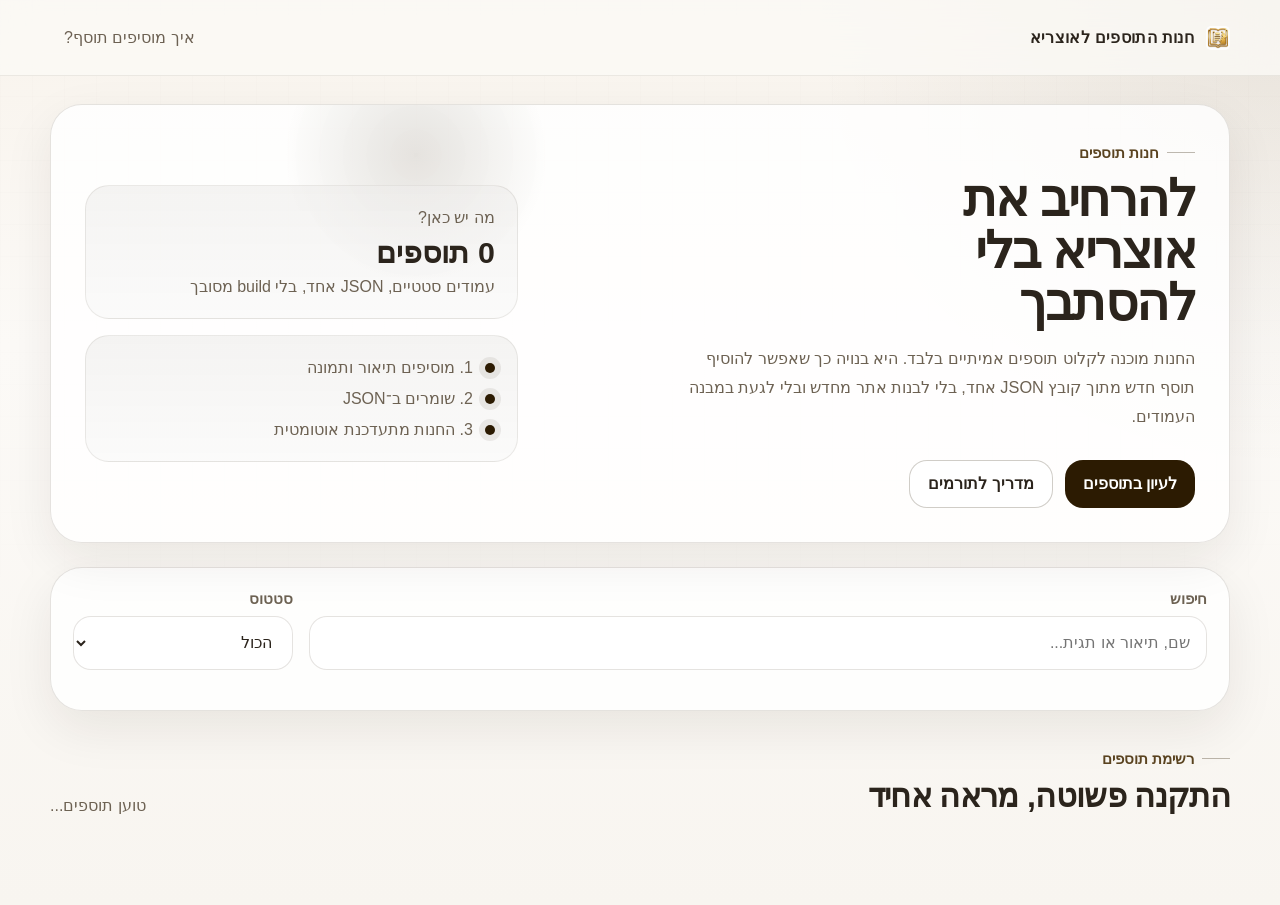
==== index.html @ 51c0cfa8 "הוסף favicon וסמל לוגו, עדכן כותרת המותג לעברית - favicon.png (32×32) נוצר מ-icon.png ומוגדר בכל דפי" ====
<!doctype html>
<html lang="he" dir="rtl">
  <head>
    <meta charset="utf-8">
    <meta name="viewport" content="width=device-width, initial-scale=1">
    <title>חנות התוספים של אוצריא</title>
    <meta
      name="description"
      content="חנות תוספים פשוטה, נקייה ונוחה להתקנה עבור אוצריא."
    >
    <link rel="icon" type="image/png" href="favicon.png">
    <link rel="stylesheet" href="assets/css/style.css">
  </head>
  <body>
    <div class="page-shell">
      <header class="site-header">
        <div class="site-header__inner">
          <a class="brand" href="index.html" aria-label="חזרה לעמוד הראשי">
            <img class="brand__mark" src="icon.png" alt="">
            <span class="brand__text">חנות התוספים לאוצריא</span>
          </a>
          <a class="header-link" href="contribute.html">איך מוסיפים תוסף?</a>
        </div>
      </header>

      <main class="page-main">
        <section class="hero-card">
          <div class="hero-card__content">
            <span class="eyebrow">חנות תוספים</span>
            <h1>להרחיב את אוצריא בלי להסתבך</h1>
            <p>
              החנות מוכנה לקלוט תוספים אמיתיים בלבד. היא בנויה כך שאפשר להוסיף
              תוסף חדש מתוך קובץ JSON אחד, בלי לבנות אתר מחדש ובלי לגעת במבנה
              העמודים.
            </p>
            <div class="hero-card__actions">
              <a class="button button--solid" href="#pluginsGrid">לעיון בתוספים</a>
              <a class="button button--ghost" href="contribute.html">מדריך לתורמים</a>
            </div>
          </div>
          <div class="hero-card__aside" aria-hidden="true">
            <div class="stats-card">
              <span class="stats-card__label">מה יש כאן?</span>
              <strong id="pluginCount">0 תוספים</strong>
              <span class="stats-card__muted">עמודים סטטיים, JSON אחד, בלי build מסובך</span>
            </div>
            <div class="steps-card">
              <span>1. מוסיפים תיאור ותמונה</span>
              <span>2. שומרים ב־JSON</span>
              <span>3. החנות מתעדכנת אוטומטית</span>
            </div>
          </div>
        </section>

        <section class="toolbar-card" aria-label="כלי חיפוש">
          <div class="toolbar-card__row">
            <label class="search-field" for="searchInput">
              <span class="search-field__label">חיפוש</span>
              <input
                id="searchInput"
                type="search"
                placeholder="שם, תיאור או תגית..."
                autocomplete="off"
              >
            </label>

            <label class="select-field" for="statusFilter">
              <span class="search-field__label">סטטוס</span>
              <select id="statusFilter">
                <option value="all">הכול</option>
                <option value="stable">יציב</option>
                <option value="beta">בטא</option>
                <option value="experimental">ניסיוני</option>
              </select>
            </label>
          </div>

          <div id="tagsBar" class="tags-bar" aria-label="סינון לפי תגיות"></div>
        </section>

        <section class="section-heading">
          <div>
            <span class="eyebrow">רשימת תוספים</span>
            <h2>התקנה פשוטה, מראה אחיד</h2>
          </div>
          <p id="resultsMeta" class="section-heading__meta">טוען תוספים...</p>
        </section>

        <section
          id="pluginsGrid"
          class="plugins-grid"
          aria-label="רשימת תוספים"
        ></section>

        <section id="emptyState" class="empty-state hidden" aria-live="polite">
          <img
            class="empty-state__image"
            src="assets/images/empty-store.svg"
            alt=""
          >
          <h3>עדיין אין כאן תוספים</h3>
          <p>
            החנות מוכנה. ברגע שיוסיפו את התוסף הראשון ל־<code>data/plugins.json</code>,
            הכרטיסים והעמודים יופיעו אוטומטית.
          </p>
          <a class="button button--solid" href="contribute.html">איך מוסיפים תוסף ראשון?</a>
        </section>
      </main>
    </div>

    <script src="assets/js/store.js"></script>
  </body>
</html>
---- assets/css/style.css ----
:root {
  color-scheme: light;
  --brand: #2c1b02;
  --brand-strong: #1d1202;
  --brand-soft: #5a4320;
  --brand-surface: #fbf7f2;
  --brand-surface-strong: #f2ebe2;
  --brand-outline: rgba(44, 27, 2, 0.12);
  --brand-outline-strong: rgba(44, 27, 2, 0.22);
  --text-main: #2b241c;
  --text-muted: #6d6253;
  --white: #ffffff;
  --radius-xl: 32px;
  --radius-lg: 24px;
  --radius-md: 18px;
  --shadow-soft: 0 18px 50px rgba(44, 27, 2, 0.08);
  --shadow-card: 0 10px 28px rgba(44, 27, 2, 0.09);
  --transition: 180ms ease;
  font-family: "Noto Sans Hebrew", "Segoe UI", Arial, sans-serif;
}

*,
*::before,
*::after {
  box-sizing: border-box;
}

html {
  scroll-behavior: smooth;
}

body {
  margin: 0;
  min-height: 100vh;
  color: var(--text-main);
  background:
    radial-gradient(circle at top right, rgba(44, 27, 2, 0.08), transparent 30%),
    linear-gradient(180deg, #f8f3ec 0%, #fcfaf7 38%, #f8f5f0 100%);
}

body::before {
  content: "";
  position: fixed;
  inset: 0;
  pointer-events: none;
  background-image:
    linear-gradient(rgba(44, 27, 2, 0.03) 1px, transparent 1px),
    linear-gradient(90deg, rgba(44, 27, 2, 0.03) 1px, transparent 1px);
  background-size: 32px 32px;
  mask-image: linear-gradient(180deg, rgba(0, 0, 0, 0.3), transparent 80%);
}

a {
  color: inherit;
}

button,
input,
select {
  font: inherit;
}

.hidden {
  display: none !important;
}

.page-shell {
  position: relative;
  min-height: 100vh;
}

.site-header {
  position: sticky;
  top: 0;
  z-index: 30;
  backdrop-filter: blur(18px);
  background: rgba(252, 250, 247, 0.78);
  border-bottom: 1px solid rgba(44, 27, 2, 0.08);
}

.site-header__inner {
  width: min(1180px, calc(100% - 32px));
  margin: 0 auto;
  padding: 18px 0;
  display: flex;
  align-items: center;
  justify-content: space-between;
  gap: 16px;
}

.brand {
  display: inline-flex;
  align-items: center;
  gap: 12px;
  text-decoration: none;
  font-weight: 700;
}

.brand__mark {
  width: 24px;
  height: 24px;
  border-radius: 5px;
  object-fit: contain;
}

.brand__text {
  letter-spacing: 0.02em;
}

.header-link {
  padding: 10px 14px;
  border-radius: 999px;
  color: var(--text-muted);
  text-decoration: none;
  transition:
    background-color var(--transition),
    color var(--transition);
}

.header-link:hover,
.header-link:focus-visible {
  background: rgba(44, 27, 2, 0.06);
  color: var(--brand);
}

.page-main {
  width: min(1180px, calc(100% - 32px));
  margin: 0 auto;
  padding: 28px 0 72px;
}

.page-main--narrow {
  width: min(980px, calc(100% - 32px));
}

.hero-card,
.toolbar-card,
.plugin-page,
.not-found,
.empty-state {
  border: 1px solid var(--brand-outline);
  border-radius: var(--radius-xl);
  background: rgba(255, 255, 255, 0.82);
  box-shadow: var(--shadow-soft);
}

.hero-card {
  padding: 34px;
  display: grid;
  grid-template-columns: minmax(0, 1.35fr) minmax(280px, 0.9fr);
  gap: 28px;
  overflow: hidden;
  position: relative;
}

.hero-card::after {
  content: "";
  position: absolute;
  inset-inline-start: 58%;
  inset-block-start: -80px;
  width: 260px;
  height: 260px;
  border-radius: 50%;
  background: radial-gradient(circle, rgba(44, 27, 2, 0.12), transparent 72%);
}

.hero-card__content,
.hero-card__aside {
  position: relative;
  z-index: 1;
}

.hero-card h1 {
  margin: 12px 0 14px;
  max-width: 12ch;
  font-size: clamp(2.2rem, 4vw, 4rem);
  line-height: 1.02;
  letter-spacing: -0.03em;
}

.hero-card p {
  margin: 0;
  max-width: 58ch;
  color: var(--text-muted);
  line-height: 1.8;
  font-size: 1.02rem;
}

.eyebrow {
  display: inline-flex;
  align-items: center;
  gap: 8px;
  color: var(--brand-soft);
  font-size: 0.92rem;
  font-weight: 700;
}

.eyebrow::before {
  content: "";
  width: 28px;
  height: 1px;
  background: rgba(44, 27, 2, 0.3);
}

.hero-card__actions {
  display: flex;
  flex-wrap: wrap;
  gap: 12px;
  margin-top: 28px;
}

.button {
  display: inline-flex;
  align-items: center;
  justify-content: center;
  min-height: 48px;
  padding: 0 18px;
  border-radius: 18px;
  text-decoration: none;
  font-weight: 700;
  transition:
    transform var(--transition),
    background-color var(--transition),
    color var(--transition),
    border-color var(--transition);
}

.button:hover,
.button:focus-visible {
  transform: translateY(-1px);
}

.button--solid {
  color: var(--white);
  background: var(--brand);
}

.button--solid:hover,
.button--solid:focus-visible {
  background: var(--brand-strong);
}

.button--ghost {
  border: 1px solid var(--brand-outline-strong);
  background: rgba(255, 255, 255, 0.7);
}

.button--ghost:hover,
.button--ghost:focus-visible {
  border-color: rgba(44, 27, 2, 0.32);
}

.hero-card__aside {
  display: grid;
  gap: 16px;
  align-content: center;
}

.stats-card,
.steps-card {
  padding: 22px;
  border-radius: 24px;
  background:
    linear-gradient(180deg, rgba(44, 27, 2, 0.05), rgba(44, 27, 2, 0.02)),
    rgba(255, 255, 255, 0.6);
  border: 1px solid rgba(44, 27, 2, 0.08);
}

.stats-card {
  display: grid;
  gap: 10px;
}

.stats-card__label,
.stats-card__muted,
.steps-card span {
  color: var(--text-muted);
}

.stats-card strong {
  font-size: 1.9rem;
  line-height: 1;
}

.steps-card {
  display: grid;
  gap: 12px;
}

.steps-card span {
  display: flex;
  align-items: center;
  gap: 12px;
}

.steps-card span::before {
  content: "";
  width: 10px;
  height: 10px;
  border-radius: 50%;
  background: var(--brand);
  box-shadow: 0 0 0 6px rgba(44, 27, 2, 0.08);
}

.toolbar-card {
  margin-top: 24px;
  padding: 22px;
  display: grid;
  gap: 18px;
}

.toolbar-card__row {
  display: grid;
  grid-template-columns: minmax(0, 1fr) 220px;
  gap: 16px;
}

.search-field,
.select-field {
  display: grid;
  gap: 8px;
}

.search-field__label {
  color: var(--text-muted);
  font-size: 0.94rem;
  font-weight: 700;
}

.search-field input,
.select-field select {
  width: 100%;
  min-height: 54px;
  border-radius: 18px;
  border: 1px solid rgba(44, 27, 2, 0.12);
  padding: 0 16px;
  background: rgba(255, 255, 255, 0.95);
  color: var(--text-main);
  outline: none;
  transition:
    border-color var(--transition),
    box-shadow var(--transition);
}

.search-field input:focus,
.select-field select:focus {
  border-color: rgba(44, 27, 2, 0.34);
  box-shadow: 0 0 0 4px rgba(44, 27, 2, 0.08);
}

.tags-bar {
  display: flex;
  flex-wrap: wrap;
  gap: 10px;
}

.tag-filter {
  min-height: 38px;
  padding: 0 14px;
  border: 1px solid rgba(44, 27, 2, 0.12);
  border-radius: 999px;
  background: rgba(255, 255, 255, 0.85);
  color: var(--text-muted);
  cursor: pointer;
  transition:
    background-color var(--transition),
    color var(--transition),
    border-color var(--transition);
}

.tag-filter:hover,
.tag-filter:focus-visible {
  border-color: rgba(44, 27, 2, 0.28);
  color: var(--brand);
}

.tag-filter.is-active {
  background: var(--brand);
  border-color: var(--brand);
  color: var(--white);
}

.section-heading {
  margin: 34px 0 18px;
  display: flex;
  align-items: end;
  justify-content: space-between;
  gap: 18px;
}

.section-heading h2 {
  margin: 10px 0 0;
  font-size: clamp(1.6rem, 2.5vw, 2.2rem);
  letter-spacing: -0.02em;
}

.section-heading__meta {
  margin: 0;
  color: var(--text-muted);
}

.plugins-grid {
  display: grid;
  grid-template-columns: repeat(auto-fill, minmax(270px, 1fr));
  gap: 18px;
}

.plugin-card {
  position: relative;
  display: flex;
  flex-direction: column;
  min-height: 100%;
  border-radius: 28px;
  overflow: hidden;
  background: rgba(255, 255, 255, 0.86);
  border: 1px solid rgba(44, 27, 2, 0.1);
  box-shadow: var(--shadow-card);
  text-decoration: none;
  transition:
    transform var(--transition),
    border-color var(--transition),
    box-shadow var(--transition);
}

.plugin-card:hover,
.plugin-card:focus-visible {
  transform: translateY(-4px);
  border-color: rgba(44, 27, 2, 0.22);
  box-shadow: 0 18px 36px rgba(44, 27, 2, 0.12);
}

.plugin-card__visual {
  position: relative;
  aspect-ratio: 16 / 11;
  overflow: hidden;
  background:
    linear-gradient(135deg, rgba(44, 27, 2, 0.08), rgba(44, 27, 2, 0.02)),
    #f1ebe2;
}

.plugin-card__visual img {
  width: 100%;
  height: 100%;
  object-fit: cover;
}

.plugin-card__download {
  position: absolute;
  left: 14px;
  top: 14px;
  display: inline-flex;
  align-items: center;
  justify-content: center;
  min-height: 42px;
  padding: 0 14px;
  border-radius: 999px;
  border: 1px solid rgba(255, 255, 255, 0.16);
  background: rgba(44, 27, 2, 0.88);
  color: var(--white);
  text-decoration: none;
  font-weight: 700;
  backdrop-filter: blur(10px);
  opacity: 0;
  transform: translateY(-6px);
  transition:
    opacity var(--transition),
    transform var(--transition),
    background-color var(--transition);
}

.plugin-card:hover .plugin-card__download,
.plugin-card:focus-visible .plugin-card__download {
  opacity: 1;
  transform: translateY(0);
}

.plugin-card__download:hover,
.plugin-card__download:focus-visible {
  background: var(--brand-strong);
}

.plugin-card__body {
  padding: 18px;
  display: grid;
  gap: 14px;
}

.plugin-card__topline,
.plugin-meta-list {
  display: flex;
  align-items: center;
  gap: 10px;
  flex-wrap: wrap;
}

.status-pill,
.meta-pill,
.tag-pill {
  display: inline-flex;
  align-items: center;
  min-height: 30px;
  padding: 0 10px;
  border-radius: 999px;
  font-size: 0.85rem;
  font-weight: 700;
}

.status-pill {
  background: rgba(44, 27, 2, 0.08);
  color: var(--brand);
}

.status-pill--stable {
  background: rgba(44, 27, 2, 0.08);
}

.status-pill--beta {
  background: rgba(44, 27, 2, 0.13);
}

.status-pill--experimental {
  background: rgba(44, 27, 2, 0.17);
}

.meta-pill,
.tag-pill {
  background: var(--brand-surface);
  color: var(--text-muted);
}

.plugin-card__title {
  margin: 0;
  font-size: 1.22rem;
  line-height: 1.35;
}

.plugin-card__description {
  margin: 0;
  color: var(--text-muted);
  line-height: 1.7;
}

.plugin-card__footer {
  display: flex;
  align-items: center;
  justify-content: space-between;
  gap: 12px;
}

.plugin-card__link {
  color: var(--brand);
  font-weight: 700;
}

.empty-state,
.not-found {
  margin-top: 20px;
  padding: 28px;
  text-align: center;
}

.empty-state {
  display: grid;
  justify-items: center;
  gap: 14px;
}

.empty-state__image {
  width: min(100%, 340px);
  height: auto;
}

.empty-state h3,
.not-found h1 {
  margin: 0 0 10px;
}

.empty-state p,
.not-found p {
  margin: 0;
  color: var(--text-muted);
  line-height: 1.7;
}

.plugin-page {
  padding: 28px;
  display: grid;
  gap: 28px;
}

.plugin-page__back {
  width: fit-content;
}

.plugin-page__hero {
  display: grid;
  grid-template-columns: minmax(0, 380px) minmax(0, 1fr);
  gap: 24px;
}

.plugin-page__image {
  border-radius: 26px;
  overflow: hidden;
  background:
    linear-gradient(135deg, rgba(44, 27, 2, 0.08), rgba(44, 27, 2, 0.02)),
    #f1ebe2;
  min-height: 280px;
}

.plugin-page__image img,
.screenshot-grid img {
  width: 100%;
  height: 100%;
  display: block;
  object-fit: cover;
}

.plugin-page__summary {
  display: grid;
  align-content: start;
  gap: 16px;
}

.plugin-page__summary h1 {
  margin: 0;
  font-size: clamp(2rem, 3vw, 3rem);
  line-height: 1.08;
  letter-spacing: -0.03em;
}

.plugin-page__summary p {
  margin: 0;
  color: var(--text-muted);
  line-height: 1.8;
}

.plugin-actions {
  display: flex;
  flex-wrap: wrap;
  gap: 12px;
}

.plugin-page__sections {
  display: grid;
  gap: 18px;
}

.plugin-section {
  padding: 22px;
  border-radius: 24px;
  background: rgba(44, 27, 2, 0.03);
  border: 1px solid rgba(44, 27, 2, 0.07);
}

.plugin-section h2 {
  margin: 0 0 14px;
  font-size: 1.08rem;
}

.plugin-info-grid {
  display: grid;
  grid-template-columns: repeat(auto-fit, minmax(170px, 1fr));
  gap: 12px;
}

.info-card {
  padding: 14px;
  border-radius: 18px;
  background: rgba(255, 255, 255, 0.7);
  border: 1px solid rgba(44, 27, 2, 0.08);
}

.info-card span {
  display: block;
}

.info-card span:first-child {
  margin-bottom: 6px;
  color: var(--text-muted);
  font-size: 0.9rem;
}

.plugin-list {
  margin: 0;
  padding: 0 18px 0 0;
  line-height: 1.9;
}

.plugin-list li + li {
  margin-top: 6px;
}

.code-block {
  margin: 14px 0 0;
  padding: 18px;
  overflow-x: auto;
  border-radius: 18px;
  border: 1px solid rgba(44, 27, 2, 0.1);
  background: rgba(255, 255, 255, 0.78);
  color: var(--brand-strong);
}

.code-block code {
  font-family: "SFMono-Regular", Consolas, "Liberation Mono", monospace;
  font-size: 0.92rem;
  line-height: 1.7;
}

.screenshot-grid {
  display: grid;
  grid-template-columns: repeat(auto-fit, minmax(220px, 1fr));
  gap: 14px;
}

.screenshot-frame {
  overflow: hidden;
  border-radius: 22px;
  background: rgba(255, 255, 255, 0.68);
  border: 1px solid rgba(44, 27, 2, 0.08);
  min-height: 180px;
}

.not-found__actions {
  display: flex;
  justify-content: center;
  gap: 12px;
  margin-top: 18px;
}

@media (hover: none) {
  .plugin-card__download {
    opacity: 1;
    transform: none;
  }
}

@media (max-width: 920px) {
  .hero-card,
  .plugin-page__hero,
  .toolbar-card__row {
    grid-template-columns: 1fr;
  }

  .hero-card__content h1 {
    max-width: none;
  }
}

@media (max-width: 720px) {
  .site-header__inner,
  .page-main,
  .page-main--narrow {
    width: min(100% - 24px, 1180px);
  }

  .hero-card,
  .toolbar-card,
  .plugin-page {
    padding: 22px;
  }

  .section-heading {
    align-items: start;
    flex-direction: column;
  }

  .plugins-grid {
    grid-template-columns: 1fr;
  }
}
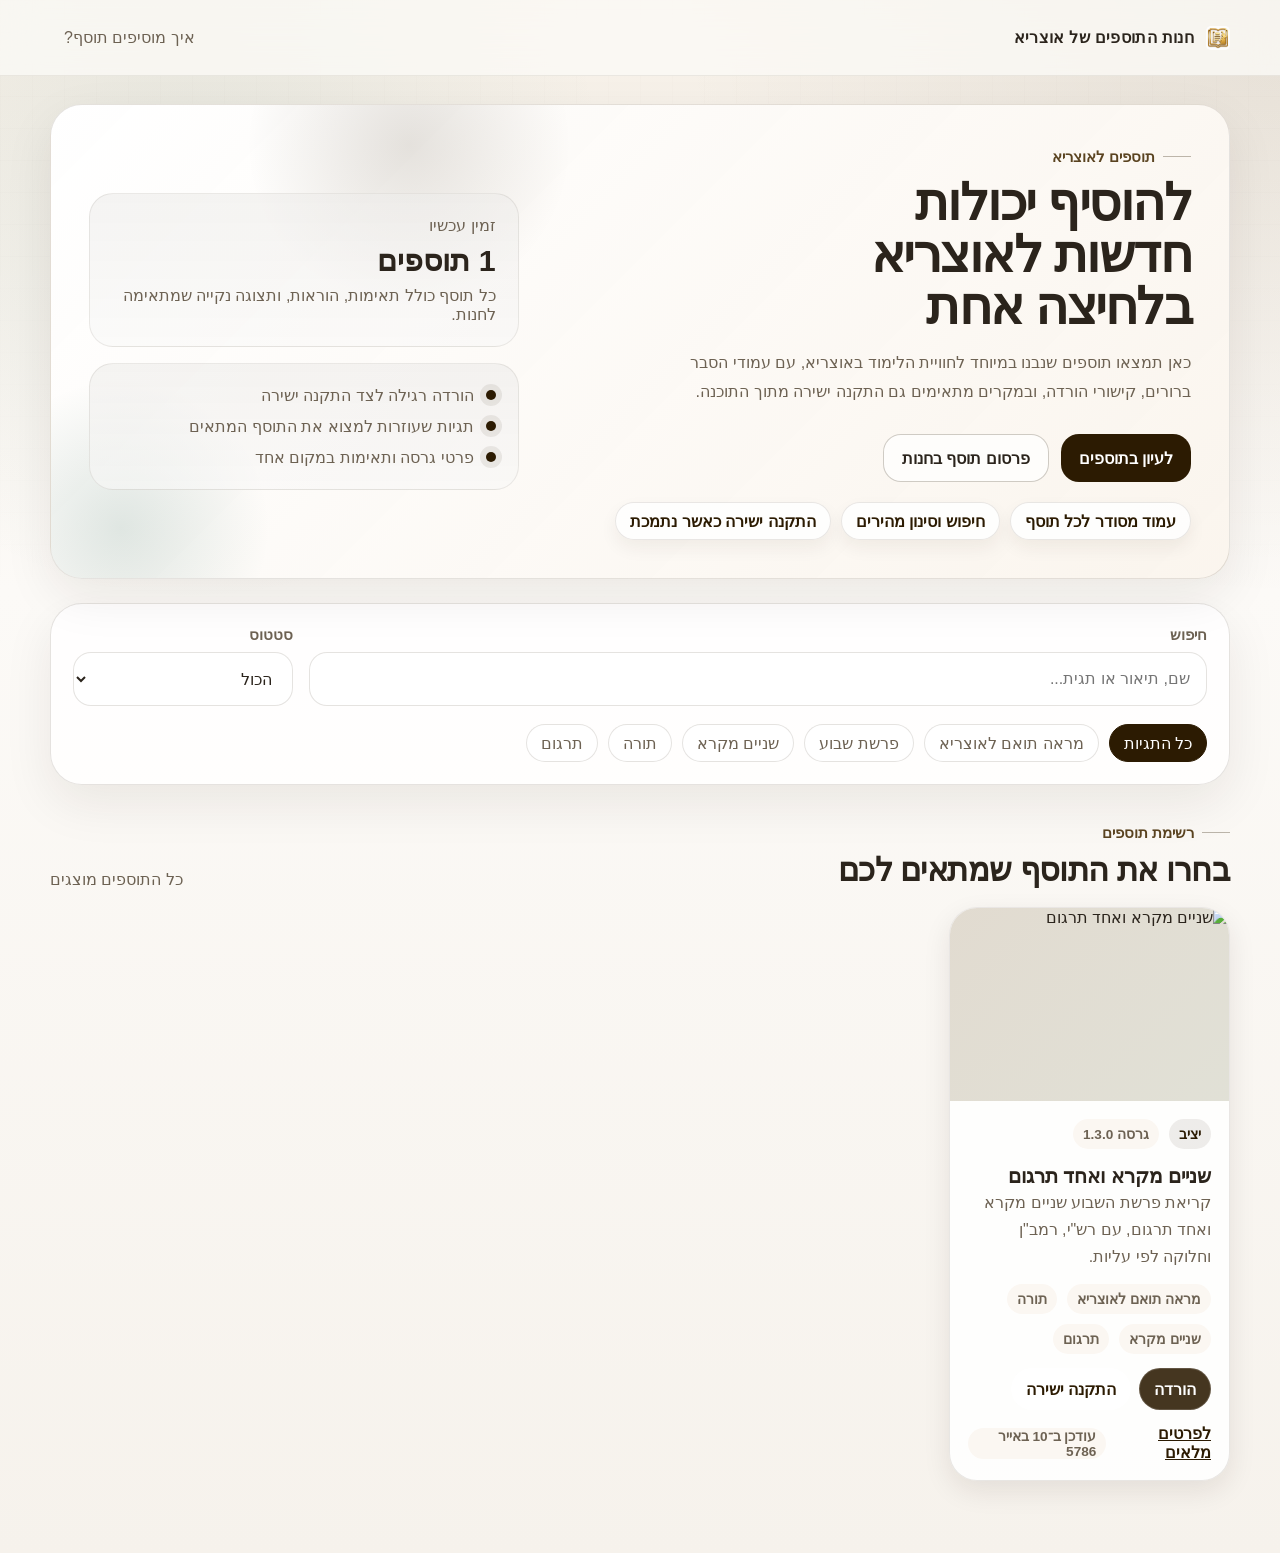
==== commit 169c1b66: "שיפורים" ====
--- a/index.html
+++ b/index.html
@@ -6,10 +6,10 @@
     <title>חנות התוספים של אוצריא</title>
     <meta
       name="description"
-      content="חנות תוספים פשוטה, נקייה ונוחה להתקנה עבור אוצריא."
+      content="חנות התוספים של אוצריא: תוספים נבחרים, דפי הסבר נוחים והתקנה מהירה."
     >
     <link rel="icon" type="image/png" href="favicon.png">
-    <link rel="stylesheet" href="assets/css/style.css">
+    <link rel="stylesheet" href="assets/css/style.css?v=20260428-3">
   </head>
   <body>
     <div class="page-shell">
@@ -17,7 +17,7 @@
         <div class="site-header__inner">
           <a class="brand" href="index.html" aria-label="חזרה לעמוד הראשי">
             <img class="brand__mark" src="icon.png" alt="">
-            <span class="brand__text">חנות התוספים לאוצריא</span>
+            <span class="brand__text">חנות התוספים של אוצריא</span>
           </a>
           <a class="header-link" href="contribute.html">איך מוסיפים תוסף?</a>
         </div>
@@ -26,28 +26,33 @@
       <main class="page-main">
         <section class="hero-card">
           <div class="hero-card__content">
-            <span class="eyebrow">חנות תוספים</span>
-            <h1>להרחיב את אוצריא בלי להסתבך</h1>
+            <span class="eyebrow">תוספים לאוצריא</span>
+            <h1>להוסיף יכולות חדשות לאוצריא בלחיצה אחת</h1>
             <p>
-              החנות מוכנה לקלוט תוספים אמיתיים בלבד. היא בנויה כך שאפשר להוסיף
-              תוסף חדש מתוך קובץ JSON אחד, בלי לבנות אתר מחדש ובלי לגעת במבנה
-              העמודים.
+              כאן תמצאו תוספים שנבנו במיוחד לחוויית הלימוד באוצריא, עם עמודי
+              הסבר ברורים, קישורי הורדה, ובמקרים מתאימים גם התקנה ישירה מתוך
+              התוכנה.
             </p>
             <div class="hero-card__actions">
               <a class="button button--solid" href="#pluginsGrid">לעיון בתוספים</a>
-              <a class="button button--ghost" href="contribute.html">מדריך לתורמים</a>
+              <a class="button button--ghost" href="contribute.html">פרסום תוסף בחנות</a>
+            </div>
+            <div class="hero-highlights" aria-label="יתרונות החנות">
+              <span class="hero-highlight">עמוד מסודר לכל תוסף</span>
+              <span class="hero-highlight">חיפוש וסינון מהירים</span>
+              <span class="hero-highlight">התקנה ישירה כאשר נתמכת</span>
             </div>
           </div>
           <div class="hero-card__aside" aria-hidden="true">
             <div class="stats-card">
-              <span class="stats-card__label">מה יש כאן?</span>
+              <span class="stats-card__label">זמין עכשיו</span>
               <strong id="pluginCount">0 תוספים</strong>
-              <span class="stats-card__muted">עמודים סטטיים, JSON אחד, בלי build מסובך</span>
+              <span class="stats-card__muted">כל תוסף כולל תאימות, הוראות, ותצוגה נקייה שמתאימה לחנות.</span>
             </div>
             <div class="steps-card">
-              <span>1. מוסיפים תיאור ותמונה</span>
-              <span>2. שומרים ב־JSON</span>
-              <span>3. החנות מתעדכנת אוטומטית</span>
+              <span>הורדה רגילה לצד התקנה ישירה</span>
+              <span>תגיות שעוזרות למצוא את התוסף המתאים</span>
+              <span>פרטי גרסה ותאימות במקום אחד</span>
             </div>
           </div>
         </section>
@@ -81,7 +86,7 @@
         <section class="section-heading">
           <div>
             <span class="eyebrow">רשימת תוספים</span>
-            <h2>התקנה פשוטה, מראה אחיד</h2>
+            <h2>בחרו את התוסף שמתאים לכם</h2>
           </div>
           <p id="resultsMeta" class="section-heading__meta">טוען תוספים...</p>
         </section>
@@ -98,16 +103,16 @@
             src="assets/images/empty-store.svg"
             alt=""
           >
-          <h3>עדיין אין כאן תוספים</h3>
+          <h3>בקרוב יופיעו כאן תוספים נוספים</h3>
           <p>
-            החנות מוכנה. ברגע שיוסיפו את התוסף הראשון ל־<code>data/plugins.json</code>,
-            הכרטיסים והעמודים יופיעו אוטומטית.
+            אם יש לכם תוסף מוכן לאוצריא, אפשר לשלוח אותו לחנות ולהציג אותו כאן
+            עם עמוד מסודר, תגיות, הוראות וקישורי התקנה.
           </p>
-          <a class="button button--solid" href="contribute.html">איך מוסיפים תוסף ראשון?</a>
+          <a class="button button--solid" href="contribute.html">איך מפרסמים תוסף?</a>
         </section>
       </main>
     </div>
 
-    <script src="assets/js/store.js"></script>
+    <script src="assets/js/store.js?v=20260428-3"></script>
   </body>
 </html>
--- a/assets/css/style.css
+++ b/assets/css/style.css
@@ -3,6 +3,8 @@
   --brand: #2c1b02;
   --brand-strong: #1d1202;
   --brand-soft: #5a4320;
+  --accent: #255f4f;
+  --accent-strong: #184639;
   --brand-surface: #fbf7f2;
   --brand-surface-strong: #f2ebe2;
   --brand-outline: rgba(44, 27, 2, 0.12);
@@ -16,7 +18,7 @@
   --shadow-soft: 0 18px 50px rgba(44, 27, 2, 0.08);
   --shadow-card: 0 10px 28px rgba(44, 27, 2, 0.09);
   --transition: 180ms ease;
-  font-family: "Noto Sans Hebrew", "Segoe UI", Arial, sans-serif;
+  font-family: "Heebo", "Assistant", "Noto Sans Hebrew", "Segoe UI", sans-serif;
 }
 
 *,
@@ -35,7 +37,8 @@
   color: var(--text-main);
   background:
     radial-gradient(circle at top right, rgba(44, 27, 2, 0.08), transparent 30%),
-    linear-gradient(180deg, #f8f3ec 0%, #fcfaf7 38%, #f8f5f0 100%);
+    radial-gradient(circle at 15% 12%, rgba(37, 95, 79, 0.08), transparent 24%),
+    linear-gradient(180deg, #f5efe6 0%, #fcfaf7 38%, #f6f2ec 100%);
 }
 
 body::before {
@@ -145,23 +148,37 @@
 }
 
 .hero-card {
-  padding: 34px;
+  padding: 38px;
   display: grid;
   grid-template-columns: minmax(0, 1.35fr) minmax(280px, 0.9fr);
   gap: 28px;
   overflow: hidden;
   position: relative;
+  background:
+    linear-gradient(135deg, rgba(255, 255, 255, 0.96), rgba(250, 244, 236, 0.92)),
+    rgba(255, 255, 255, 0.82);
 }
 
 .hero-card::after {
   content: "";
   position: absolute;
-  inset-inline-start: 58%;
-  inset-block-start: -80px;
-  width: 260px;
-  height: 260px;
+  inset-inline-start: 56%;
+  inset-block-start: -120px;
+  width: 320px;
+  height: 320px;
   border-radius: 50%;
   background: radial-gradient(circle, rgba(44, 27, 2, 0.12), transparent 72%);
+}
+
+.hero-card::before {
+  content: "";
+  position: absolute;
+  inset-inline-end: -80px;
+  inset-block-end: -100px;
+  width: 300px;
+  height: 300px;
+  border-radius: 50%;
+  background: radial-gradient(circle, rgba(37, 95, 79, 0.14), transparent 70%);
 }
 
 .hero-card__content,
@@ -186,6 +203,26 @@
   font-size: 1.02rem;
 }
 
+.hero-highlights {
+  display: flex;
+  flex-wrap: wrap;
+  gap: 10px;
+  margin-top: 20px;
+}
+
+.hero-highlight {
+  display: inline-flex;
+  align-items: center;
+  min-height: 38px;
+  padding: 0 14px;
+  border-radius: 999px;
+  background: rgba(255, 255, 255, 0.86);
+  border: 1px solid rgba(44, 27, 2, 0.1);
+  box-shadow: 0 8px 18px rgba(44, 27, 2, 0.06);
+  color: var(--brand);
+  font-weight: 700;
+}
+
 .eyebrow {
   display: inline-flex;
   align-items: center;
@@ -215,7 +252,9 @@
   justify-content: center;
   min-height: 48px;
   padding: 0 18px;
+  border: 0;
   border-radius: 18px;
+  cursor: pointer;
   text-decoration: none;
   font-weight: 700;
   transition:
@@ -248,6 +287,16 @@
 .button--ghost:hover,
 .button--ghost:focus-visible {
   border-color: rgba(44, 27, 2, 0.32);
+}
+
+.button--accent {
+  color: var(--white);
+  background: var(--accent);
+}
+
+.button--accent:hover,
+.button--accent:focus-visible {
+  background: var(--accent-strong);
 }
 
 .hero-card__aside {
@@ -423,7 +472,7 @@
 }
 
 .plugin-card:hover,
-.plugin-card:focus-visible {
+.plugin-card:focus-within {
   transform: translateY(-4px);
   border-color: rgba(44, 27, 2, 0.22);
   box-shadow: 0 18px 36px rgba(44, 27, 2, 0.12);
@@ -434,7 +483,7 @@
   aspect-ratio: 16 / 11;
   overflow: hidden;
   background:
-    linear-gradient(135deg, rgba(44, 27, 2, 0.08), rgba(44, 27, 2, 0.02)),
+    linear-gradient(135deg, rgba(44, 27, 2, 0.08), rgba(37, 95, 79, 0.08)),
     #f1ebe2;
 }
 
@@ -442,47 +491,73 @@
   width: 100%;
   height: 100%;
   object-fit: cover;
-}
-
-.plugin-card__download {
-  position: absolute;
-  left: 14px;
-  top: 14px;
+  transition: transform 240ms ease;
+}
+
+.plugin-card__visual-link,
+.plugin-card__summary {
+  display: block;
+  text-decoration: none;
+}
+
+.plugin-card:hover .plugin-card__visual img,
+.plugin-card:focus-within .plugin-card__visual img {
+  transform: scale(1.03);
+}
+
+.plugin-card__actions {
+  display: flex;
+  flex-wrap: wrap;
+  gap: 8px;
+}
+
+.plugin-card__action {
   display: inline-flex;
   align-items: center;
   justify-content: center;
   min-height: 42px;
   padding: 0 14px;
+  border-width: 1px;
+  border-style: solid;
   border-radius: 999px;
+  cursor: pointer;
+  text-decoration: none;
+  font-weight: 700;
+  backdrop-filter: blur(10px);
+  transition:
+    background-color var(--transition),
+    color var(--transition),
+    border-color var(--transition);
+}
+
+.plugin-card__action--download {
   border: 1px solid rgba(255, 255, 255, 0.16);
   background: rgba(44, 27, 2, 0.88);
   color: var(--white);
-  text-decoration: none;
-  font-weight: 700;
-  backdrop-filter: blur(10px);
-  opacity: 0;
-  transform: translateY(-6px);
-  transition:
-    opacity var(--transition),
-    transform var(--transition),
-    background-color var(--transition);
-}
-
-.plugin-card:hover .plugin-card__download,
-.plugin-card:focus-visible .plugin-card__download {
-  opacity: 1;
-  transform: translateY(0);
-}
-
-.plugin-card__download:hover,
-.plugin-card__download:focus-visible {
+}
+
+.plugin-card__action--install {
+  border: 1px solid rgba(255, 255, 255, 0.5);
+  background: rgba(255, 255, 255, 0.92);
+  color: var(--brand);
+}
+
+.plugin-card__action--download:hover,
+.plugin-card__action--download:focus-visible {
   background: var(--brand-strong);
+}
+
+.plugin-card__action--install:hover,
+.plugin-card__action--install:focus-visible {
+  background: var(--white);
+  border-color: rgba(255, 255, 255, 0.84);
 }
 
 .plugin-card__body {
   padding: 18px;
   display: grid;
   gap: 14px;
+  flex: 1;
 }
 
 .plugin-card__topline,
@@ -538,6 +613,10 @@
   margin: 0;
   color: var(--text-muted);
   line-height: 1.7;
+  display: -webkit-box;
+  -webkit-line-clamp: 3;
+  -webkit-box-orient: vertical;
+  overflow: hidden;
 }
 
 .plugin-card__footer {
@@ -727,13 +806,6 @@
   margin-top: 18px;
 }
 
-@media (hover: none) {
-  .plugin-card__download {
-    opacity: 1;
-    transform: none;
-  }
-}
-
 @media (max-width: 920px) {
   .hero-card,
   .plugin-page__hero,
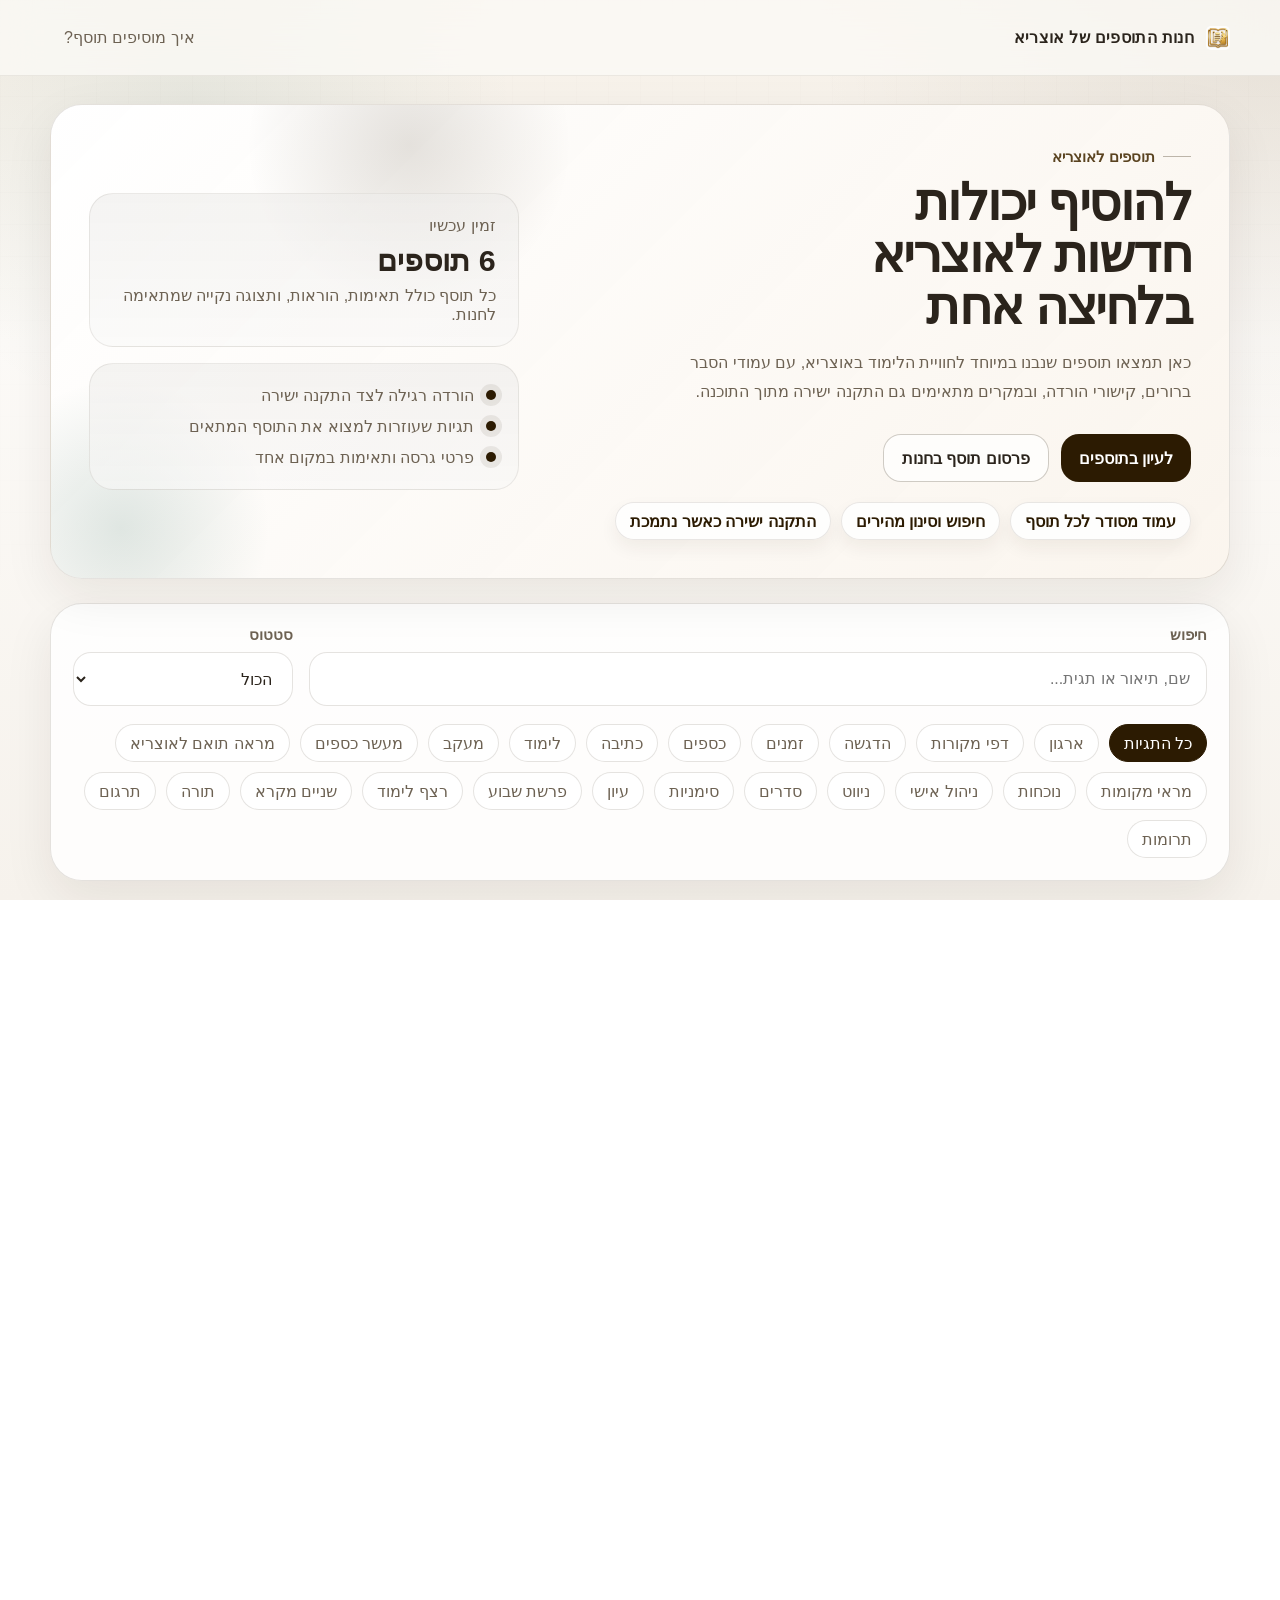
==== commit 851a4ef3: "feat: הוספת תמיכה בהטמעת האתר בתוך iframe עם התאמת גובה דינמית - הוספת iframe-resizer.js - סקריפט חד" ====
--- a/index.html
+++ b/index.html
@@ -114,5 +114,6 @@
     </div>
 
     <script src="assets/js/store.js?v=20260428-3"></script>
+    <script src="assets/js/iframe-resizer.js"></script>
   </body>
 </html>
--- a/assets/css/style.css
+++ b/assets/css/style.css
@@ -31,6 +31,37 @@
   scroll-behavior: smooth;
 }
 
+/* --- עיצוב רגיל (כשהאתר עומד בפני עצמו) --- */
+html, body {
+    overflow-y: auto; /* גלילה רגילה */
+    height: 100%;
+}
+
+html.is-embedded, 
+body.is-embedded {
+    height: auto !important;
+    min-height: 0 !important;
+    overflow: hidden !important;
+    background: transparent;
+}
+
+/* ביטול ה"רצפה" של המעטפת שגורמת לבעיה */
+body.is-embedded .page-shell {
+    min-height: 0 !important;
+    height: auto !important;
+}
+
+/* הסתרת הניווט */
+body.is-embedded .site-header {
+    display: none !important;
+}
+
+body.is-embedded .page-main {
+    padding-top: 20px;
+}
+
+
+
 body {
   margin: 0;
   min-height: 100vh;
